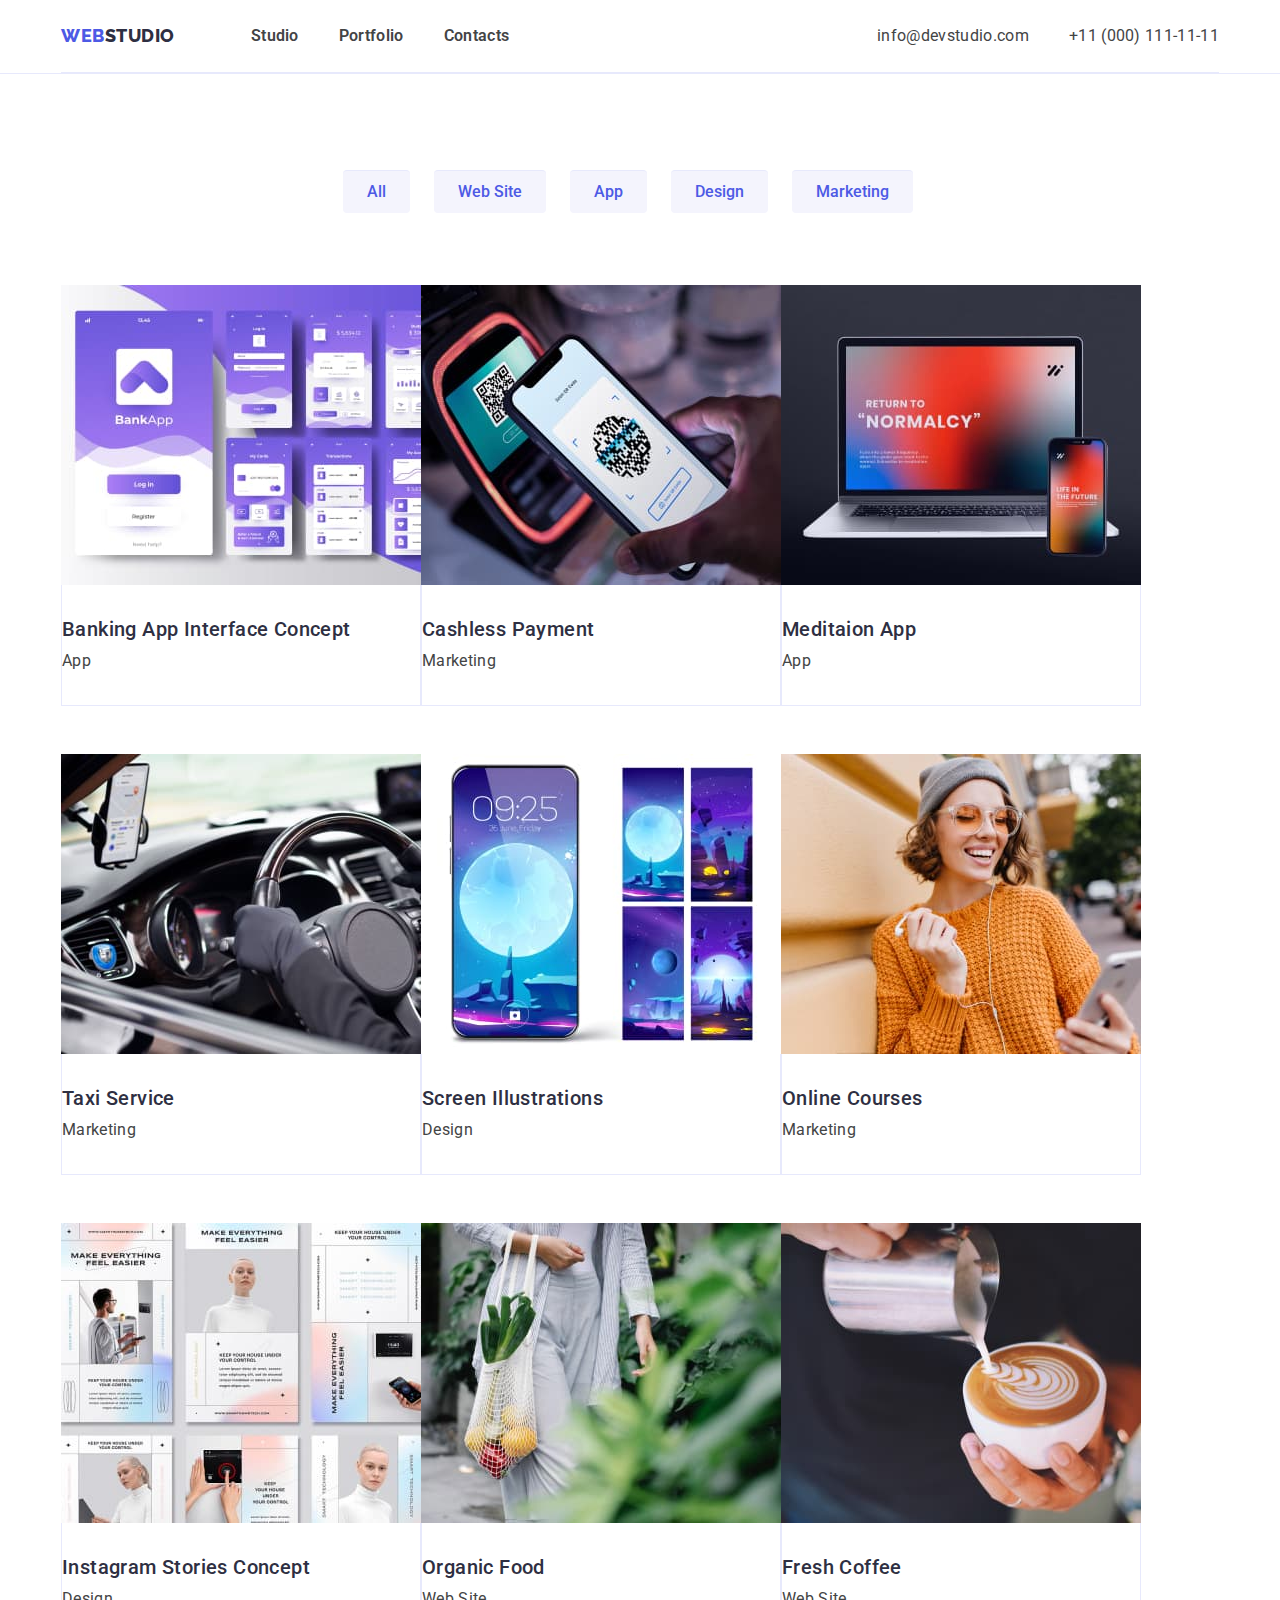
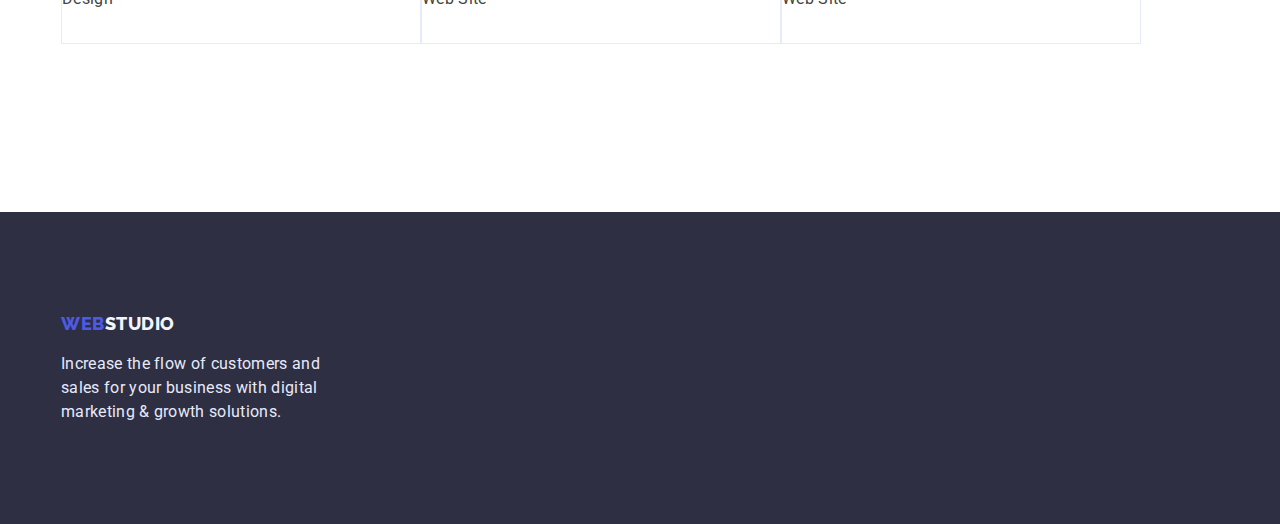
==== portfolio.html @ 1da58b4b "homework3" ====
<!DOCTYPE html>
<html lang="en">
<head>
    <meta charset="UTF-8">
    <meta http-equiv="X-UA-Compatible" content="IE=edge">
    <meta name="viewport" content="width=device-width, initial-scale=1.0">
    <link rel="stylesheet" href="https://cdn.jsdelivr.net/npm/modern-normalize@1.1.0/modern-normalize.min.css">
    <link rel="preconnect" href="https://fonts.googleapis.com">
    <link rel="preconnect" href="https://fonts.gstatic.com" crossorigin>
    <link href="https://fonts.googleapis.com/css2?family=Raleway:wght@800&family=Roboto:wght@400;500;700;900&display=swap" rel="stylesheet">
    <title>Portfolio</title>
    <link rel="stylesheet" href="./CSS/styles.css">
</head>
<body> 
    <header class="header">
        <div class="container header-container">
            <nav class="logo-menu">
                <a href="./index.html" class="logo"><span class="logo-web">Web</span>Studio</a>
    
                <ul class="header-list">
                    <li class="header-item"><a href="./index.html" class="header-item-link">Studio</a></li>
                    <li class="header-item"><a href="./portfolio.html" class="header-item-link">Portfolio</a></li>
                    <li class="header-item"><a href="" class="header-item-link">Contacts</a></li>
                </ul>
            </nav>
            
            <address class="address">
                <ul class="address-list">
                    <li class="adress-item"><a href="mailto:info@devstudio.com" class="adress-item-link mail">info@devstudio.com</a></li>
                    <li class="adress-item"><a href="tel:+110001111111" class="adress-item-link tel">+11 (000) 111-11-11</a></li>
                </ul>
            </address>
        </div>

    </header>

    <main>
        <section class="">
            <div class="container">
                <ul class="btn-list">
                    <li><button type="button" class="btn-item">All</button></li>
                    <li><button type="button" class="btn-item">Web Site</button></li>
                    <li><button type="button" class="btn-item">App</button></li>
                    <li><button type="button" class="btn-item">Design</button></li>
                    <li><button type="button" class="btn-item">Marketing</button></li>
                </ul>
            
    
                <ul class="img-list">
                    <li class="img-item">
                        <img src="./images/ProjectCard1.jpg" alt="ProjectCard" width="360" height="300">
                        <div class="img-item-text">
                            <h2 class="img-name">Banking App Interface Concept</h2>
                            <p class="img-text">App</p>  
                        </div>              
                    </li>
                    <li class="img-item">
                        <img src="./images/ProjectCard2.jpg" alt="ProjectCard" width="360" height="300">
                       <div class="img-item-text">
                            <h2 class="img-name">Cashless Payment</h2>
                            <p class="img-text">Marketing</p>
                       </div>
                    </li>
                    <li class="img-item">
                        <img src="./images/ProjectCard3.jpg" alt="ProjectCard" width="360" height="300">
                        <div class="img-item-text">
                            <h2 class="img-name">Meditaion App</h2>
                            <p class="img-text">App</p>
                        </div>
                    </li>
                    <li class="img-item">
                        <img src="./images/ProjectCard4.jpg" alt="ProjectCard" width="360" height="300">
                        <div class="img-item-text">
                            <h2 class="img-name">Taxi Service</h2>
                            <p class="img-text">Marketing</p>
                        </div>
                    </li>
                    <li class="img-item">
                        <img src="./images/ProjectCard5.jpg" alt="ProjectCard" width="360" height="300">
                        <div class="img-item-text">
                            <h2 class="img-name">Screen Illustrations</h2>
                            <p class="img-text">Design</p>
                        </div>
                    </li>
                    <li class="img-item">
                        <img src="./images/ProjectCard6.jpg" alt="ProjectCard" width="360" height="300">
                        <div class="img-item-text">
                            <h2 class="img-name">Online Courses</h2>
                            <p class="img-text">Marketing</p>
                        </div>
                    </li>
                    <li class="img-item">
                        <img src="./images/ProjectCard7.jpg" alt="ProjectCard" width="360" height="300">
                        <div class="img-item-text">
                            <h2 class="img-name">Instagram Stories Concept</h2>
                            <p class="img-text">Design</p>
                        </div>
                    </li>
                    <li class="img-item">
                        <img src="./images/ProjectCard8.jpg" alt="ProjectCard" width="360" height="300">
                        <div class="img-item-text">
                            <h2 class="img-name">Organic Food</h2>
                            <p class="img-text">Web Site</p>
                        </div>
                    </li>
                    <li class="img-item">
                        <img src="./images/ProjectCard9.jpg" alt="ProjectCard" width="360" height="300">
                        <div class="img-item-text">
                            <h2 class="img-name">Fresh Coffee</h2>
                            <p class="img-text">Web Site</p>
                        </div>
                    </li>
                </ul>
            </div>
        </section>
    </main>

    <footer class="footer">
        <div class="container">
            <a href="./index.html" class="logo logo-color"><span class="logo-web">Web</span>Studio</a>
            <p class="footer-text">Increase the flow of customers and sales for your business with digital marketing & growth solutions.</p>
        </div>
    </footer>
    
</body>
</html>
---- CSS/styles.css ----
:root {
    --primary-text-coor: #4D5AE5;
    --pressed-state-color: #404BBF;
    --dark-text-color: #2E2F42;
    --succes-text-color: #31D0AA;
    --text-color: #434445;
    --subtatle-text-color: #8E8F99;
    --accemt-text-color: #E7E9FC;
    --light-text-color: #F4F4FD;
    --background-color: #FFFFFF;
}

h1,
h2,
h3,
p {
    margin-top: 0;
    margin-bottom: 0;
}

ul {
    margin-bottom: 0;
    margin-top: 0;
    padding-left: 0;
}

img {
    display: block;
}

button {
    cursor: pointer;
}

body {
    font-family: "Roboto", sans-serif;
    font-size: 16px;
    color: var(--text-color);
}

.header-list,
.address-list,
.features-list,
.work-list,
.team-list,
.img-list,
.btn-list {
    list-style-type: none;
}

.container {
    width: 1158px;
    margin-left: auto;
    margin-right: auto;
    
}

/* Header */

.header {
border-color: #e7e9fc;
border-style: solid;
border-width: 0 0 1px 0;
}

.header-container {
    display: flex;
    justify-content: space-between;
    padding-top: 24px;
    padding-bottom: 24px;
    border-color: #e7e9fc;
    border-style: solid;
    border-width: 0 0 1px 0;
}
.logo-menu {
    display: flex;

}

.header-list {
    display: flex;
    justify-content: space-between;
    
}

.header-list>.header-item:not(:last-child){
    margin-right: 40px;
}
.logo-web {
    color: var(--primary-text-coor);
}
.address-list {
    display: flex;
}

.address-list>.adress-item:not(:last-child) {
    margin-right: 40px;
}

.logo {
    font-family: 'Raleway', sans-serif;
    font-weight: 800;
    font-size: 18px;
    line-height: 1.33;
    letter-spacing: 0.03em;
    text-transform: uppercase;
    color: var(--dark-text-color);
    text-decoration: none;
    margin-right: 76px;
}

.header-item {
    font-weight: 600;
    font-size: 16px;
    line-height: 1.5;
    letter-spacing: 0.02em;
}

.header-item-link,
.adress-item-link {
    text-decoration: none;
    font-style: normal;
    color: var(--text-color);
    padding-top: 24px;
    padding-bottom: 24px;
}

.header-item-link:focus,
.header-item-link:hover,
.adress-item-link:focus,
.adress-item-link:hover {
    color: var(--pressed-state-color);
}

.mail {
    font-size: 16px;
    line-height: 1.5;
    letter-spacing: 0.02em;
    font-weight: 400;
}

.tel {
    font-size: 16px;
    line-height: 1.5;
    letter-spacing: 0.02em;
    font-weight: 400;
}

/* Main */
/* Sektion 1  */

.hero-header {
    text-align: center;
    font-weight: 700;
    font-size: 56px;
    line-height: 1.07;
    letter-spacing: 0.02em;
    color: var(--background-color);
    padding-bottom: 48px;
    max-width: 500px;
    margin-left: auto;
    margin-right: auto;
    
    
}

.hero {
    background: var(--dark-text-color);
    text-align: center;
    padding-top: 188px;
    padding-bottom: 188px;
    
}

.hero-btn {
    background: var(--primary-text-coor);
    box-shadow: 0px 4px 4px rgba(0, 0, 0, 0.15);
    border-radius: 4px;
    color: var(--background-color);
    width: 170px;
    height: 51px;
    padding: 16px 32px;
    border: none;
    
 
}

.hero-btn:hover,
.hero-btn:focus {
    background: var(--pressed-state-color);
}

/* Section 2 */

.visually-hidden {
    position: absolute;
    white-space: nowrap;
    width: 1px;
    height: 1px;
    overflow: hidden;
    border: 0;
    padding: 0;
    clip: rect(0 0 0 0);
    clip-path: inset(50%);
    margin: -1px;
}

.header-features {
    font-weight: 500;
    font-size: 20px;
    line-height: 1.2;
    letter-spacing: 0.02em;
    color: var(--dark-text-color);
    margin-bottom: 8px;
}

.text-features {
    font-size: 16px;
    line-height: 1.5;
    /* letter-spacing: 0.02em; */
    font-weight: 400;
    
}

.features {
    padding-bottom: 120px;
    padding-top: 120px;
    
    
}
.features-list {
    display: flex;
    justify-content: space-between;
    padding: 0px;
    gap: 24px;
    

}

.features-item {
    width: 264px;
}


/* Section 3 */

.work {
    padding: 120px 0;
}

.header-work {
    margin-bottom: 72px;
}

.work-list {
    display: flex;
    flex-wrap: nowrap;
    gap: 24px;
    width: 1128px;
    
    
}

.work-item {
    flex-basis: calc((100% - 48px) / 3);
}


/* Section 4 */

.team {
    background: var(--light-text-color);
    padding: 120px 0;
}

.header-team {
    margin-bottom: 72px;
}

.team-list {
    display: flex;
    justify-content: space-between;
    gap: 24px;
}

.team-item-text {
    padding: 32px 16px;
    widows: 232px;
}

.team-item {
    background: var(--background-color);
    box-shadow: 0px 1px 6px rgba(46, 47, 66, 0.08), 0px 1px 1px rgba(46, 47, 66, 0.16), 0px 2px 1px rgba(46, 47, 66, 0.08);
    border-radius: 0px 0px 4px 4px;
}

.header-work,
.header-team {
    font-weight: 600;
    font-size: 36px;
    line-height: 0.9;
    text-align: center;
}



.item-name {
    font-weight: 500;
    font-size: 20px;
    line-height: 1.2x;
    text-align: center;
    letter-spacing: 0.02em;
    color: var(--dark-text-color);
    margin-bottom: 8px;
}

.item-text {
    font-weight: 400;
    font-size: 16px;
    line-height: 1.5;
    text-align: center;
    letter-spacing: 0.02em;

}

/* Footer */

.footer {
    background: var(--dark-text-color);
    padding-top: 100px;
    padding-bottom: 100px;
}

.footer-text {
    font-size: 16px;
    line-height: 1.5;
    letter-spacing: 0.02em;
    color: var(--accemt-text-color);
    width: 264px;
    padding-top: 16px;
}

.logo-color {
    color: var(--light-text-color);
}

/* Portfolio */

.btn-item {
    background: var(--light-text-color);
    border: 1px solid var(--accemt-text-color);
    border-radius: 4px;
    color: var(--primary-text-coor);
    flex: none;
    order: 4;
    flex-grow: 0;
    font-weight: 500;
    font-size: 16px;
    text-align: center;
    margin-right: 24px;
    padding: 12px 24px;
    border-bottom: 1px var(--accemt-text-color);
    border-left: 1px var(--accemt-text-color);
    border-right: 1px var(--accemt-text-color);
}

.btn-list {
    padding-top: 96px;
    padding-bottom: 72px;
    display: flex;
    align-items: center;
    justify-content: center;
    
}

/* .btn-item:not(:last-child) {
    margin-right: 24px;
} */

.btn-item:hover,
.btn-item:focus {
    background: var(--pressed-state-color);
    box-shadow: 0px 3px 1px rgba(0, 0, 0, 0.1), 0px 2px 1px rgba(0, 0, 0, 0.08), 0px 2px 2px rgba(0, 0, 0, 0.12);
    border-radius: 4px;
    color: var(--background-color);
}

.img-name {
    width: 290px;
    height: 24px;
    font-weight: 500;
    font-size: 20px;
    line-height: 1.2;
    letter-spacing: 0.02em;
    color: var(--dark-text-color);
    margin-bottom: 8px;
}

.img-text {
    font-family: 'Roboto';
    width: 75px;
    height: 24px;
    font-weight: 400;
    font-size: 16px;
    line-height: 1.5;
    letter-spacing: 0.02em;
}

.img-list {
    display: flex;
    flex-wrap: wrap;
    padding-bottom: 120px;
}

.img-item-text {
    padding: 32px 0;
    width: 360px;
    border-bottom: 1px solid var(--accemt-text-color);
    border-left: 1px solid var(--accemt-text-color);
    border-right: 1px solid var(--accemt-text-color);
    

}

.img-item {
    flex-basis: calc((100%-48)/3);
    padding-bottom: 48px;
    
}
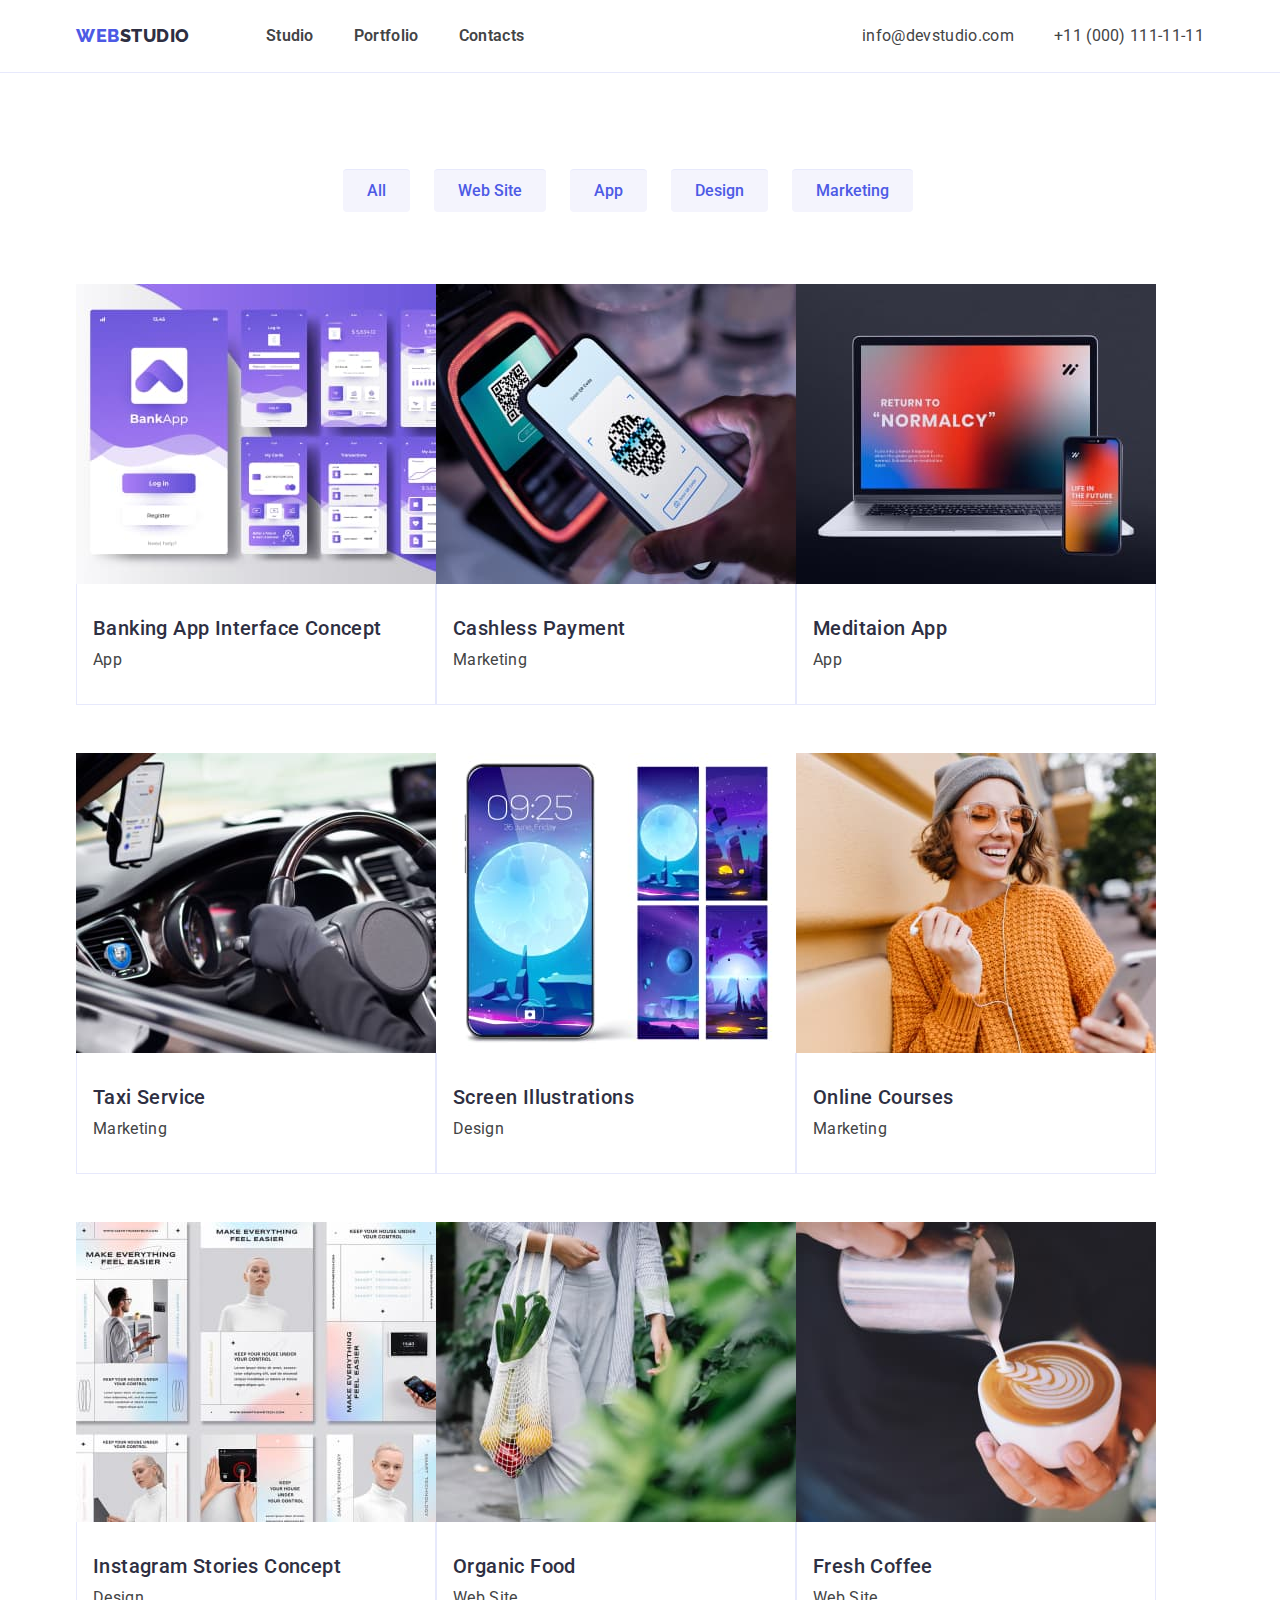
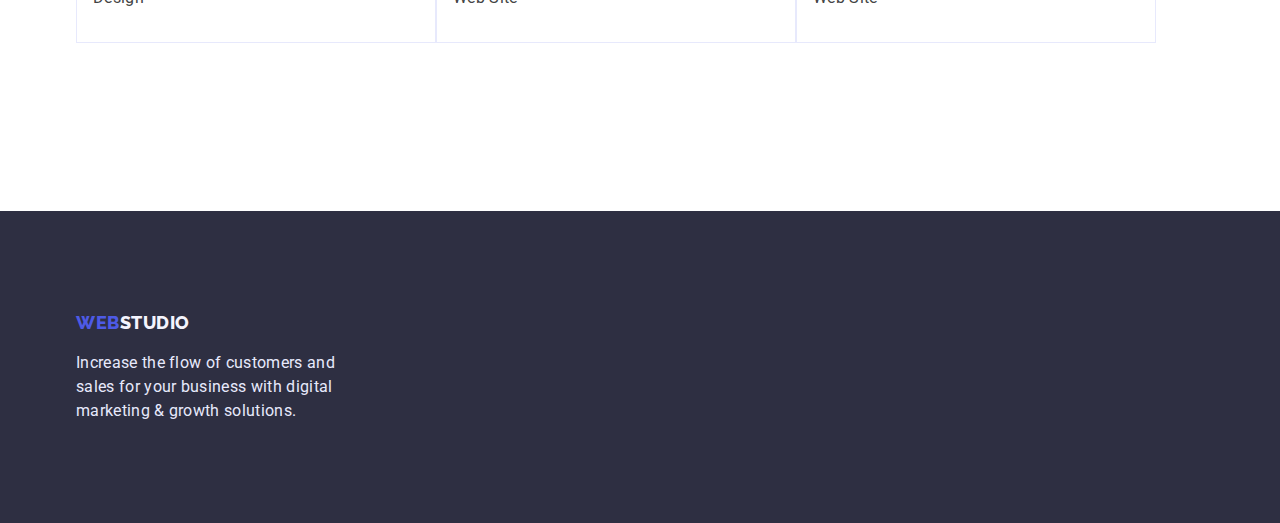
==== commit dc943e5e: "corrected the errors homework3" ====
--- a/portfolio.html
+++ b/portfolio.html
@@ -35,7 +35,7 @@
     </header>
 
     <main>
-        <section class="">
+        <section class="portfolio-section">
             <div class="container">
                 <ul class="btn-list">
                     <li><button type="button" class="btn-item">All</button></li>
--- a/CSS/styles.css
+++ b/CSS/styles.css
@@ -26,6 +26,8 @@
 
 img {
     display: block;
+    max-width: 100%;
+    height: auto;
 }
 
 button {
@@ -52,6 +54,8 @@
     width: 1158px;
     margin-left: auto;
     margin-right: auto;
+    padding-left: 15px;
+    padding-right: 15px;
     
 }
 
@@ -65,13 +69,10 @@
 
 .header-container {
     display: flex;
-    justify-content: space-between;
     padding-top: 24px;
     padding-bottom: 24px;
-    border-color: #e7e9fc;
-    border-style: solid;
-    border-width: 0 0 1px 0;
-}
+}
+
 .logo-menu {
     display: flex;
 
@@ -91,6 +92,11 @@
 }
 .address-list {
     display: flex;
+    
+}
+
+.address {
+    margin-left: auto;
 }
 
 .address-list>.adress-item:not(:last-child) {
@@ -156,7 +162,7 @@
     line-height: 1.07;
     letter-spacing: 0.02em;
     color: var(--background-color);
-    padding-bottom: 48px;
+    margin-bottom: 48px;
     max-width: 500px;
     margin-left: auto;
     margin-right: auto;
@@ -230,7 +236,7 @@
 }
 .features-list {
     display: flex;
-    justify-content: space-between;
+    flex-basis: calc((100%-72)/4);
     padding: 0px;
     gap: 24px;
     
@@ -245,7 +251,7 @@
 /* Section 3 */
 
 .work {
-    padding: 120px 0;
+    padding-bottom: 120px;
 }
 
 .header-work {
@@ -285,7 +291,6 @@
 
 .team-item-text {
     padding: 32px 16px;
-    widows: 232px;
 }
 
 .team-item {
@@ -337,7 +342,7 @@
     letter-spacing: 0.02em;
     color: var(--accemt-text-color);
     width: 264px;
-    padding-top: 16px;
+    margin-top: 16px;
 }
 
 .logo-color {
@@ -365,8 +370,8 @@
 }
 
 .btn-list {
-    padding-top: 96px;
-    padding-bottom: 72px;
+    /* padding-top: 96px; */
+    margin-bottom: 72px;
     display: flex;
     align-items: center;
     justify-content: center;
@@ -409,11 +414,10 @@
 .img-list {
     display: flex;
     flex-wrap: wrap;
-    padding-bottom: 120px;
 }
 
 .img-item-text {
-    padding: 32px 0;
+    padding: 32px 0 32px 16px;
     width: 360px;
     border-bottom: 1px solid var(--accemt-text-color);
     border-left: 1px solid var(--accemt-text-color);
@@ -423,7 +427,12 @@
 }
 
 .img-item {
-    flex-basis: calc((100%-48)/3);
-    padding-bottom: 48px;
-    
+    flex-basis: calc((100%-48px)/3);
+    margin-bottom: 48px;
+    
+}
+
+.portfolio-section {
+    padding-bottom: 120px;
+    padding-top: 96px;
 }